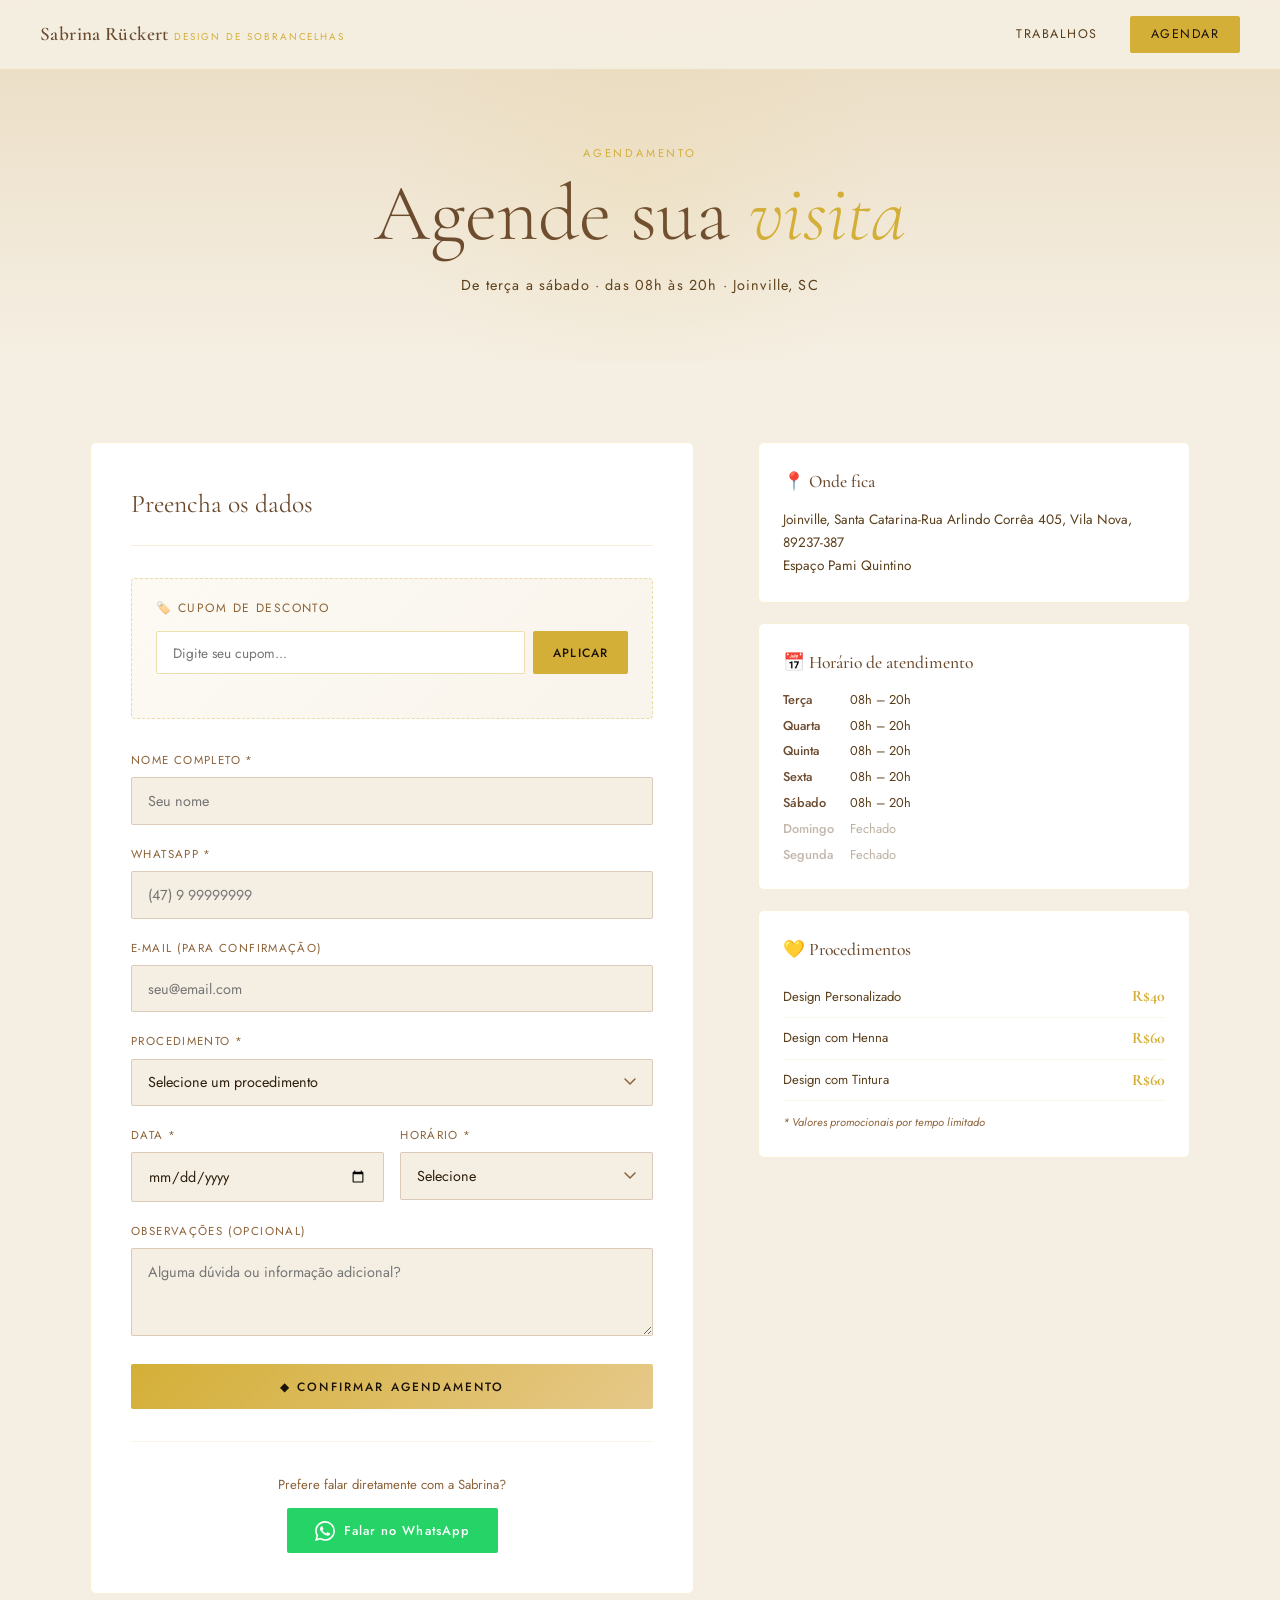
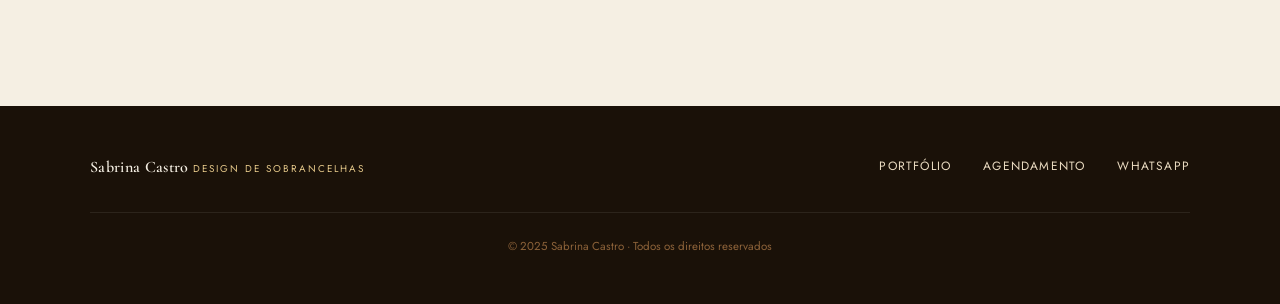
==== agendamento.html @ cbc04d29 "Primeiro commit" ====
<!DOCTYPE html>
<html lang="pt-BR">
<head>
  <meta charset="UTF-8" />
  <meta name="viewport" content="width=device-width, initial-scale=1.0"/>
  <title>Agendamento – Sabrina Rückert</title>
  <link rel="stylesheet" href="global.css" />
  <link rel="stylesheet" href="agendamento.css" />
  <link rel="preconnect" href="https://fonts.googleapis.com">
  <link rel="preconnect" href="https://fonts.gstatic.com" crossorigin>
  <link href="https://fonts.googleapis.com/css2?family=Cormorant+Garamond:ital,wght@0,300;0,400;0,600;1,300;1,400&family=Jost:wght@300;400;500&display=swap" rel="stylesheet">
</head>
<body>

  <!-- NAV -->
  <nav class="navbar">
    <div class="nav-logo">
      <a href="index.html" style="text-decoration:none;color:inherit;">
        <span class="logo-name">Sabrina Rückert</span>
        <span class="logo-sub">Design de Sobrancelhas</span>
      </a>
    </div>
    <div class="nav-links">
      <a href="portfolio.html">Trabalhos</a>
      <a href="agendamento.html" class="nav-cta active">Agendar</a>
    </div>
  </nav>

  <!-- PAGE HEADER -->
  <header class="page-header">
    <div class="page-header-deco"></div>
    <p class="section-eyebrow center">Agendamento</p>
    <h1 class="page-title">Agende sua <em>visita</em></h1>
    <p class="page-subtitle">De terça a sábado · das 08h às 20h · Joinville, SC</p>
  </header>

  <!-- MAIN BOOKING -->
  <section class="booking-section">
    <div class="booking-container">

      <!-- FORM COLUMN -->
      <div class="booking-form-col">
        <h2 class="form-title">Preencha os dados</h2>

        <div id="discount-bar">
          <label for="discount-code">🏷️ Cupom de desconto</label>
          <div class="discount-input-row">
            <input type="text" id="discount-code" placeholder="Digite seu cupom..." />
            <button type="button" id="apply-discount-btn">Aplicar</button>
          </div>
          <p id="discount-message"></p>
        </div>

        <div class="form-group">
          <label for="nome">Nome completo *</label>
          <input type="text" id="nome" placeholder="Seu nome" required />
        </div>

        <div class="form-group">
          <label for="telefone">WhatsApp *</label>
          <input type="tel" id="telefone" placeholder="(47) 9 99999999" required />
        </div>

        <div class="form-group">
          <label for="email">E-mail (para confirmação)</label>
          <input type="email" id="email" placeholder="seu@email.com" />
        </div>

        <div class="form-group">
          <label for="servico">Procedimento *</label>
          <select id="servico" required>
            <option value="">Selecione um procedimento</option>
            <option value="design_personalizado">✨ Design Personalizado — R$40 (promo)</option>
            <option value="design_henna">🤍 Design com Henna — R$60 (promo)</option>
            <option value="design_tintura">✨ Design com Tintura — R$60 (promo)</option>
          </select>
        </div>

        <div class="form-row">
          <div class="form-group">
            <label for="data">Data *</label>
            <input type="date" id="data" required />
          </div>
          <div class="form-group">
            <label for="horario">Horário *</label>
            <select id="horario" required>
              <option value="">Selecione</option>
              <option value="08:00">08:00</option>
              <option value="09:00">09:00</option>
              <option value="10:00">10:00</option>
              <option value="11:00">11:00</option>
              <option value="12:00">12:00</option>
              <option value="13:00">13:00</option>
              <option value="14:00">14:00</option>
              <option value="15:00">15:00</option>
              <option value="16:00">16:00</option>
              <option value="17:00">17:00</option>
              <option value="18:00">18:00</option>
              <option value="19:00">19:00</option>
              <option value="20:00">20:00</option>
            </select>
          </div>
        </div>

        <div class="form-group">
          <label for="observacoes">Observações (opcional)</label>
          <textarea id="observacoes" rows="3" placeholder="Alguma dúvida ou informação adicional?"></textarea>
        </div>

        <!-- PRICE SUMMARY -->
        <div class="price-summary" id="price-summary" style="display:none;">
          <div class="price-line">
            <span>Procedimento</span>
            <span id="summary-proc">—</span>
          </div>
          <div class="price-line">
            <span>Valor</span>
            <span id="summary-price">—</span>
          </div>
          <div class="price-line discount-line" id="discount-line" style="display:none;">
            <span>Desconto</span>
            <span id="summary-discount" style="color:var(--gold);">—</span>
          </div>
          <div class="price-line total">
            <span>Total</span>
            <span id="summary-total">—</span>
          </div>
        </div>

        <button type="button" class="btn btn-gold btn-full" id="confirm-btn">
          ◆ Confirmar agendamento
        </button>

        <div class="whatsapp-alt">
          <p>Prefere falar diretamente com a Sabrina?</p>
          <a href="https://wa.me/5547992842082" target="_blank" class="btn-whatsapp" id="whatsapp-btn">
            <svg width="20" height="20" viewBox="0 0 24 24" fill="currentColor"><path d="M17.472 14.382c-.297-.149-1.758-.867-2.03-.967-.273-.099-.471-.148-.67.15-.197.297-.767.966-.94 1.164-.173.199-.347.223-.644.075-.297-.15-1.255-.463-2.39-1.475-.883-.788-1.48-1.761-1.653-2.059-.173-.297-.018-.458.13-.606.134-.133.298-.347.446-.52.149-.174.198-.298.298-.497.099-.198.05-.371-.025-.52-.075-.149-.669-1.612-.916-2.207-.242-.579-.487-.5-.669-.51-.173-.008-.371-.01-.57-.01-.198 0-.52.074-.792.372-.272.297-1.04 1.016-1.04 2.479 0 1.462 1.065 2.875 1.213 3.074.149.198 2.096 3.2 5.077 4.487.709.306 1.262.489 1.694.625.712.227 1.36.195 1.871.118.571-.085 1.758-.719 2.006-1.413.248-.694.248-1.289.173-1.413-.074-.124-.272-.198-.57-.347m-5.421 7.403h-.004a9.87 9.87 0 01-5.031-1.378l-.361-.214-3.741.982.998-3.648-.235-.374a9.86 9.86 0 01-1.51-5.26c.001-5.45 4.436-9.884 9.888-9.884 2.64 0 5.122 1.03 6.988 2.898a9.825 9.825 0 012.893 6.994c-.003 5.45-4.437 9.884-9.885 9.884m8.413-18.297A11.815 11.815 0 0012.05 0C5.495 0 .16 5.335.157 11.892c0 2.096.547 4.142 1.588 5.945L.057 24l6.305-1.654a11.882 11.882 0 005.683 1.448h.005c6.554 0 11.89-5.335 11.893-11.893a11.821 11.821 0 00-3.48-8.413Z"/></svg>
            Falar no WhatsApp
          </a>
        </div>
      </div>

      <!-- INFO COLUMN -->
      <div class="booking-info-col">
        <div class="info-card">
          <h3>📍 Onde fica</h3>
          <p>Joinville, Santa Catarina-Rua Arlindo Corrêa 405, Vila Nova, 89237-387<br/>Espaço Pami Quintino</p>
        </div>
        <div class="info-card">
          <h3>📅 Horário de atendimento</h3>
          <div class="schedule-grid">
            <span class="day">Terça</span><span class="hours">08h – 20h</span>
            <span class="day">Quarta</span><span class="hours">08h – 20h</span>
            <span class="day">Quinta</span><span class="hours">08h – 20h</span>
            <span class="day">Sexta</span><span class="hours">08h – 20h</span>
            <span class="day">Sábado</span><span class="hours">08h – 20h</span>
            <span class="day closed">Domingo</span><span class="hours closed">Fechado</span>
            <span class="day closed">Segunda</span><span class="hours closed">Fechado</span>
          </div>
        </div>
        <div class="info-card">
          <h3>💛 Procedimentos</h3>
          <div class="mini-service">
            <span>Design Personalizado</span>
            <strong>R$40</strong>
          </div>
          <div class="mini-service">
            <span>Design com Henna</span>
            <strong>R$60</strong>
          </div>
          <div class="mini-service">
            <span>Design com Tintura</span>
            <strong>R$60</strong>
          </div>
          <p class="info-note">* Valores promocionais por tempo limitado</p>
        </div>
      </div>

    </div>
  </section>

  <!-- SUCCESS MODAL -->
  <div id="success-modal" class="modal-overlay" style="display:none;">
    <div class="modal-box">
      <div class="modal-icon">✦</div>
      <h3>Agendamento enviado!</h3>
      <p>Sabrina receberá uma notificação e entrará em contato para confirmar.<br/>Você também pode falar pelo WhatsApp:</p>
      <a href="#" id="modal-whatsapp" target="_blank" class="btn btn-gold">💬 Abrir WhatsApp</a>
      <button class="btn btn-text" id="modal-close">Fechar</button>
    </div>
  </div>

  <!-- FOOTER -->
  <footer class="footer">
    <div class="footer-inner">
      <div class="footer-brand">
        <span class="logo-name">Sabrina Castro</span>
        <span class="logo-sub">Design de Sobrancelhas</span>
      </div>
      <div class="footer-links">
        <a href="portfolio.html">Portfólio</a>
        <a href="agendamento.html">Agendamento</a>
        <a href="https://wa.me/5547992842082" target="_blank">WhatsApp</a>
      </div>
      <p class="footer-copy">© 2025 Sabrina Castro · Todos os direitos reservados</p>
    </div>
  </footer>

  <script src="global.js"></script>
  <script src="agendamento.js"></script>
</body>
</html>
---- global.css ----
/* ============================================================
   GLOBAL.CSS – Sabrina Rückert · Design de Sobrancelhas
   Variáveis, reset, navbar, footer, botões, utilitários
   ============================================================ */

/* --- VARIÁVEIS DE COR (paleta do site) --- */
:root {
  --marrom-cafe:   #6B4A2E;
  --marrom-avela:  #8C6239;
  --gold:          #D4AF37;
  --gold-soft:     #E6C98A;
  --bege-quente:   #EADBC1;
  --bege-claro:    #F5EFE3;

  /* Derivados para uso */
  --dark:          #1a1108;
  --text-dark:     #2e1f0d;
  --text-mid:      #5a3e1b;
  --text-light:    #8C6239;
  --white:         #ffffff;

  --font-display: 'Cormorant Garamond', Georgia, serif;
  --font-body:    'Jost', sans-serif;

  --radius: 4px;
  --transition: 0.3s ease;
}

/* --- RESET --- */
*, *::before, *::after { box-sizing: border-box; margin: 0; padding: 0; }

html { scroll-behavior: smooth; }

body {
  font-family: var(--font-body);
  background: var(--bege-claro);
  color: var(--text-dark);
  font-size: 16px;
  line-height: 1.65;
  overflow-x: hidden;
}

img { max-width: 100%; display: block; }
a { text-decoration: none; color: inherit; }
input, select, textarea, button { font-family: var(--font-body); }

/* --- TIPOGRAFIA COMPARTILHADA --- */
.section-eyebrow {
  font-family: var(--font-body);
  font-size: 0.7rem;
  letter-spacing: 0.25em;
  text-transform: uppercase;
  color: var(--gold);
  margin-bottom: 0.5rem;
}
.section-eyebrow.center { text-align: center; }

.section-title {
  font-family: var(--font-display);
  font-size: clamp(2rem, 5vw, 3rem);
  font-weight: 300;
  color: var(--marrom-cafe);
  line-height: 1.15;
  margin-bottom: 1.25rem;
}
.section-title em { font-style: italic; color: var(--gold); }
.section-title.center { text-align: center; }

/* --- NAVBAR --- */
.navbar {
  position: fixed;
  top: 0; left: 0; right: 0;
  z-index: 100;
  display: flex;
  align-items: center;
  justify-content: space-between;
  padding: 1rem 2.5rem;
  background: rgba(245, 239, 227, 0.92);
  backdrop-filter: blur(12px);
  border-bottom: 1px solid rgba(212, 175, 55, 0.2);
  transition: var(--transition);
}

.nav-logo {
  display: flex;
  flex-direction: column;
  line-height: 1.2;
}
.logo-name {
  font-family: var(--font-display);
  font-size: 1.2rem;
  font-weight: 600;
  color: var(--marrom-cafe);
  letter-spacing: 0.02em;
}
.logo-sub {
  font-size: 0.62rem;
  letter-spacing: 0.2em;
  text-transform: uppercase;
  color: var(--gold);
}

.nav-links {
  display: flex;
  gap: 2rem;
  align-items: center;
}
.nav-links a {
  font-size: 0.78rem;
  letter-spacing: 0.12em;
  text-transform: uppercase;
  color: var(--text-mid);
  transition: color var(--transition);
}
.nav-links a:hover, .nav-links a.active { color: var(--gold); }
.nav-links .nav-cta {
  border: 1px solid var(--gold);
  padding: 0.45rem 1.25rem;
  border-radius: 2px;
  color: var(--marrom-cafe);
  transition: all var(--transition);
}
.nav-links .nav-cta:hover, .nav-links .nav-cta.active {
  background: var(--gold);
  color: var(--dark);
}

/* --- BOTÕES --- */
.btn {
  display: inline-flex;
  align-items: center;
  gap: 0.5rem;
  padding: 0.85rem 2rem;
  font-family: var(--font-body);
  font-size: 0.75rem;
  letter-spacing: 0.18em;
  text-transform: uppercase;
  font-weight: 500;
  border: none;
  cursor: pointer;
  transition: all var(--transition);
  border-radius: 2px;
  text-decoration: none;
}

.btn-gold {
  background: linear-gradient(135deg, var(--gold) 0%, var(--gold-soft) 100%);
  color: var(--dark);
}
.btn-gold:hover { filter: brightness(1.08); transform: translateY(-1px); }

.btn-outline {
  background: transparent;
  border: 1.5px solid var(--marrom-cafe);
  color: var(--marrom-cafe);
}
.btn-outline:hover { background: var(--marrom-cafe); color: var(--bege-claro); }

.btn-outline-light {
  background: transparent;
  border: 1.5px solid var(--bege-quente);
  color: var(--bege-claro);
}
.btn-outline-light:hover { background: var(--bege-quente); color: var(--dark); }

.btn-text {
  background: none;
  border: none;
  padding: 0;
  font-size: 0.8rem;
  color: var(--gold);
  letter-spacing: 0.08em;
  text-decoration: underline;
  cursor: pointer;
}
.btn-text:hover { color: var(--marrom-cafe); }

.btn-small {
  padding: 0.55rem 1.2rem;
  font-size: 0.68rem;
}

.btn-full { width: 100%; justify-content: center; }

.btn-icon { font-size: 0.6rem; }

/* --- PAGE HEADER (portfolio & agendamento) --- */
.page-header {
  padding: 9rem 2.5rem 4rem;
  text-align: center;
  background: linear-gradient(180deg, var(--bege-quente) 0%, var(--bege-claro) 100%);
  position: relative;
  overflow: hidden;
}
.page-header-deco {
  position: absolute;
  top: 50%;
  left: 50%;
  transform: translate(-50%, -50%);
  width: 500px;
  height: 500px;
  border-radius: 50%;
  background: radial-gradient(circle, rgba(212,175,55,0.08) 0%, transparent 70%);
  pointer-events: none;
}
.page-title {
  font-family: var(--font-display);
  font-size: clamp(2.8rem, 7vw, 5rem);
  font-weight: 300;
  color: var(--marrom-cafe);
  line-height: 1.1;
  margin-bottom: 1rem;
}
.page-title em { font-style: italic; color: var(--gold); }
.page-subtitle {
  font-size: 0.9rem;
  color: var(--text-mid);
  letter-spacing: 0.08em;
}

/* --- ABOUT GRID (shared) --- */
.about-grid {
  display: grid;
  grid-template-columns: 1fr 1fr;
  gap: 5rem;
  max-width: 1100px;
  margin: 0 auto;
  align-items: center;
}

.about-img-frame {
  position: relative;
}
.about-img-frame img,
.about-img-placeholder {
  width: 100%;
  aspect-ratio: 3/4;
  object-fit: cover;
  border-radius: 2px;
  display: flex;
  align-items: center;
  justify-content: center;
  background: var(--bege-quente);
  font-family: var(--font-display);
  font-size: 1.5rem;
  color: var(--text-mid);
  overflow: hidden;
}
.about-frame-deco {
  position: absolute;
  bottom: -16px;
  right: -16px;
  width: 80%;
  height: 80%;
  border: 1.5px solid var(--gold-soft);
  border-radius: 2px;
  z-index: -1;
}

.about-bio {
  font-size: 0.95rem;
  color: var(--text-mid);
  line-height: 1.8;
  margin-bottom: 1rem;
}

/* --- CTA SECTION --- */
.cta-section {
  background: linear-gradient(135deg, var(--marrom-cafe) 0%, var(--marrom-avela) 100%);
  padding: 6rem 2.5rem;
}
.cta-inner { max-width: 700px; margin: 0 auto; text-align: center; }

/* --- FOOTER --- */
.footer {
  background: var(--dark);
  padding: 3rem 2.5rem;
}
.footer-inner {
  max-width: 1100px;
  margin: 0 auto;
  display: flex;
  flex-wrap: wrap;
  gap: 2rem;
  align-items: center;
  justify-content: space-between;
}
.footer .logo-name { color: var(--bege-claro); font-size: 1rem; }
.footer .logo-sub { color: var(--gold-soft); }

.footer-links {
  display: flex;
  gap: 2rem;
}
.footer-links a {
  font-size: 0.75rem;
  letter-spacing: 0.1em;
  text-transform: uppercase;
  color: var(--bege-quente);
  transition: color var(--transition);
}
.footer-links a:hover { color: var(--gold); }

.footer-copy {
  font-size: 0.72rem;
  color: var(--text-light);
  width: 100%;
  text-align: center;
  padding-top: 1.5rem;
  border-top: 1px solid rgba(255,255,255,0.08);
}

/* --- RESPONSIVO --- */
@media (max-width: 768px) {
  .navbar { padding: 1rem 1.25rem; }
  .nav-links { gap: 1rem; }
  .about-grid { grid-template-columns: 1fr; gap: 2.5rem; }
  .footer-inner { justify-content: center; text-align: center; }
  .footer-links { justify-content: center; }
}
---- agendamento.css ----
/* --- LAYOUT PRINCIPAL --- */
.booking-section {
  padding: 5rem 2.5rem 7rem;
  background: var(--bege-claro);
}

.booking-container {
  max-width: 1100px;
  margin: 0 auto;
  display: grid;
  grid-template-columns: 1.4fr 1fr;
  gap: 4rem;
  align-items: start;
}

/* --- FORM COLUMN --- */
.booking-form-col {
  background: var(--white);
  border: 1px solid rgba(212,175,55,0.2);
  border-radius: 6px;
  padding: 2.5rem;
}

.form-title {
  font-family: var(--font-display);
  font-size: 1.6rem;
  font-weight: 400;
  color: var(--marrom-cafe);
  margin-bottom: 2rem;
  padding-bottom: 1.25rem;
  border-bottom: 1px solid rgba(212,175,55,0.2);
}

/* --- CUPOM DE DESCONTO --- */
#discount-bar {
  background: linear-gradient(135deg, rgba(212,175,55,0.06) 0%, rgba(234,219,193,0.3) 100%);
  border: 1px dashed rgba(212,175,55,0.4);
  border-radius: 4px;
  padding: 1.25rem 1.5rem;
  margin-bottom: 2rem;
}
#discount-bar label {
  display: block;
  font-size: 0.75rem;
  letter-spacing: 0.12em;
  text-transform: uppercase;
  color: var(--marrom-avela);
  margin-bottom: 0.75rem;
}
.discount-input-row {
  display: flex;
  gap: 0.5rem;
}
.discount-input-row input {
  flex: 1;
  padding: 0.65rem 1rem;
  border: 1px solid rgba(212,175,55,0.4);
  border-radius: 2px;
  background: var(--white);
  font-size: 0.85rem;
  color: var(--text-dark);
  outline: none;
  transition: border-color 0.2s;
}
.discount-input-row input:focus { border-color: var(--gold); }
.discount-input-row button {
  padding: 0.65rem 1.25rem;
  background: var(--gold);
  border: none;
  border-radius: 2px;
  font-size: 0.75rem;
  letter-spacing: 0.1em;
  text-transform: uppercase;
  font-weight: 500;
  color: var(--dark);
  cursor: pointer;
  transition: filter 0.2s;
}
.discount-input-row button:hover { filter: brightness(1.1); }
#discount-message {
  font-size: 0.78rem;
  margin-top: 0.5rem;
  min-height: 1rem;
}
#discount-message.success { color: #4a7c4e; }
#discount-message.error { color: #b03a2e; }

/* --- CAMPOS DO FORMULÁRIO --- */
.form-group {
  margin-bottom: 1.25rem;
}
.form-group label {
  display: block;
  font-size: 0.72rem;
  letter-spacing: 0.12em;
  text-transform: uppercase;
  color: var(--text-light);
  margin-bottom: 0.45rem;
}
.form-group input,
.form-group select,
.form-group textarea {
  width: 100%;
  padding: 0.8rem 1rem;
  border: 1px solid rgba(140,98,57,0.25);
  border-radius: 2px;
  background: var(--bege-claro);
  font-size: 0.9rem;
  color: var(--text-dark);
  outline: none;
  transition: border-color 0.2s, background 0.2s;
  appearance: none;
}
.form-group input:focus,
.form-group select:focus,
.form-group textarea:focus {
  border-color: var(--gold);
  background: var(--white);
}
.form-group select {
  background-image: url("data:image/svg+xml,%3Csvg xmlns='http://www.w3.org/2000/svg' width='12' height='8' viewBox='0 0 12 8'%3E%3Cpath d='M1 1l5 5 5-5' stroke='%238C6239' stroke-width='1.5' fill='none' stroke-linecap='round'/%3E%3C/svg%3E");
  background-repeat: no-repeat;
  background-position: right 1rem center;
  padding-right: 2.5rem;
  cursor: pointer;
}
.form-group textarea { resize: vertical; }

.form-row {
  display: grid;
  grid-template-columns: 1fr 1fr;
  gap: 1rem;
}

/* --- RESUMO DE PREÇO --- */
.price-summary {
  background: linear-gradient(135deg, var(--marrom-cafe) 0%, var(--marrom-avela) 100%);
  border-radius: 4px;
  padding: 1.5rem;
  margin-bottom: 1.5rem;
}
.price-line {
  display: flex;
  justify-content: space-between;
  padding: 0.45rem 0;
  font-size: 0.85rem;
  color: var(--bege-quente);
}
.price-line + .price-line { border-top: 1px solid rgba(255,255,255,0.1); }
.price-line.total {
  font-family: var(--font-display);
  font-size: 1.3rem;
  color: var(--gold-soft);
  font-weight: 600;
  border-top: 1px solid rgba(212,175,55,0.3) !important;
  padding-top: 0.75rem;
  margin-top: 0.25rem;
}
.price-line.discount-line span:last-child { color: var(--gold-soft); }

/* --- WHATSAPP --- */
.whatsapp-alt {
  margin-top: 2rem;
  padding-top: 2rem;
  border-top: 1px solid rgba(212,175,55,0.15);
  text-align: center;
}
.whatsapp-alt p {
  font-size: 0.82rem;
  color: var(--text-light);
  margin-bottom: 0.75rem;
}
.btn-whatsapp {
  display: inline-flex;
  align-items: center;
  gap: 0.6rem;
  padding: 0.75rem 1.75rem;
  background: #25D366;
  color: white;
  border-radius: 2px;
  font-size: 0.8rem;
  font-weight: 500;
  letter-spacing: 0.08em;
  transition: filter 0.2s;
}
.btn-whatsapp:hover { filter: brightness(1.1); }

/* --- INFO COLUMN --- */
.booking-info-col {
  display: flex;
  flex-direction: column;
  gap: 1.25rem;
  position: sticky;
  top: 6rem;
}

.info-card {
  background: var(--white);
  border: 1px solid rgba(212,175,55,0.2);
  border-radius: 6px;
  padding: 1.5rem;
}
.info-card h3 {
  font-family: var(--font-display);
  font-size: 1.1rem;
  font-weight: 500;
  color: var(--marrom-cafe);
  margin-bottom: 0.75rem;
}
.info-card p {
  font-size: 0.85rem;
  color: var(--text-mid);
  line-height: 1.7;
}

.schedule-grid {
  display: grid;
  grid-template-columns: auto 1fr;
  gap: 0.3rem 1rem;
  align-items: center;
}
.schedule-grid .day {
  font-size: 0.8rem;
  font-weight: 500;
  color: var(--marrom-cafe);
}
.schedule-grid .hours {
  font-size: 0.8rem;
  color: var(--text-mid);
}
.schedule-grid .closed { opacity: 0.4; }

.mini-service {
  display: flex;
  justify-content: space-between;
  align-items: center;
  padding: 0.45rem 0;
  font-size: 0.82rem;
  color: var(--text-mid);
  border-bottom: 1px solid rgba(212,175,55,0.1);
}
.mini-service strong {
  color: var(--gold);
  font-family: var(--font-display);
  font-size: 1rem;
}
.info-note {
  font-size: 0.7rem !important;
  color: var(--text-light) !important;
  margin-top: 0.75rem;
  font-style: italic;
}

/* --- MODAL --- */
.modal-overlay {
  position: fixed;
  inset: 0;
  background: rgba(26,17,8,0.75);
  z-index: 999;
  display: flex;
  align-items: center;
  justify-content: center;
  padding: 1rem;
  backdrop-filter: blur(4px);
}

.modal-box {
  background: var(--white);
  border-radius: 8px;
  padding: 3rem 2.5rem;
  max-width: 440px;
  width: 100%;
  text-align: center;
  border-top: 4px solid var(--gold);
  animation: modalIn 0.3s ease;
}
@keyframes modalIn {
  from { transform: translateY(20px); opacity: 0; }
  to { transform: translateY(0); opacity: 1; }
}

.modal-icon {
  font-size: 2rem;
  color: var(--gold);
  margin-bottom: 1rem;
}
.modal-box h3 {
  font-family: var(--font-display);
  font-size: 1.8rem;
  color: var(--marrom-cafe);
  margin-bottom: 0.75rem;
}
.modal-box p {
  font-size: 0.88rem;
  color: var(--text-mid);
  line-height: 1.7;
  margin-bottom: 1.75rem;
}
.modal-box .btn-gold { margin-bottom: 1rem; width: 100%; justify-content: center; }

/* --- RESPONSIVO --- */
@media (max-width: 900px) {
  .booking-container {
    grid-template-columns: 1fr;
  }
  .booking-info-col { position: static; }
}
@media (max-width: 480px) {
  .form-row { grid-template-columns: 1fr; }
  .booking-form-col { padding: 1.5rem; }
}
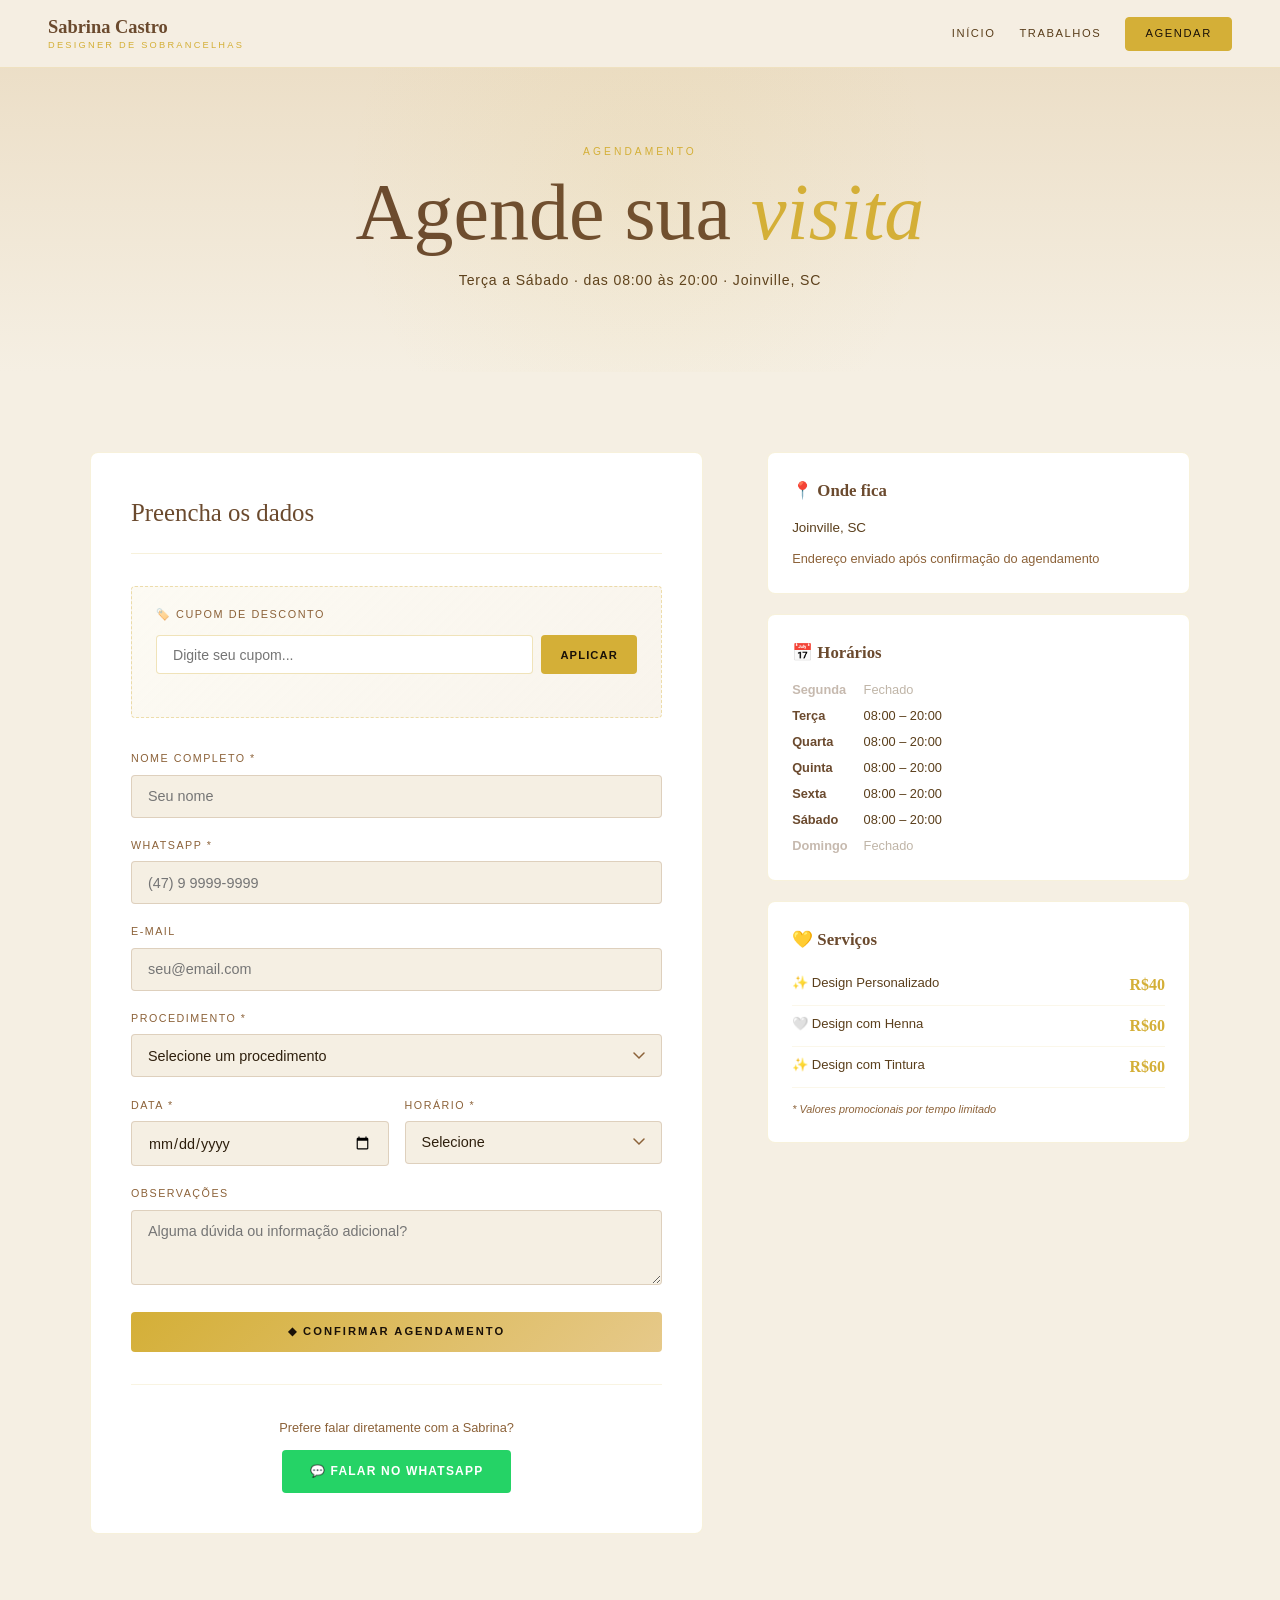
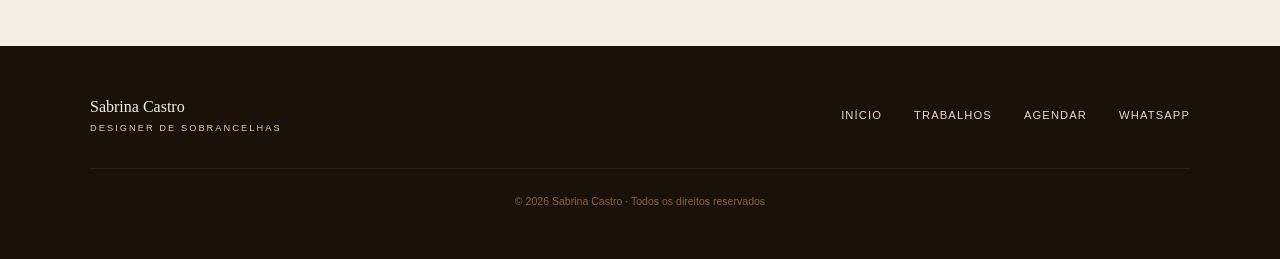
==== commit bf8933ec: "novo site" ====
--- a/agendamento.html
+++ b/agendamento.html
@@ -1,212 +1,128 @@
 <!DOCTYPE html>
 <html lang="pt-BR">
 <head>
-  <meta charset="UTF-8" />
+  <meta charset="UTF-8"/>
   <meta name="viewport" content="width=device-width, initial-scale=1.0"/>
-  <title>Agendamento – Sabrina Rückert</title>
-  <link rel="stylesheet" href="global.css" />
-  <link rel="stylesheet" href="agendamento.css" />
-  <link rel="preconnect" href="https://fonts.googleapis.com">
-  <link rel="preconnect" href="https://fonts.gstatic.com" crossorigin>
-  <link href="https://fonts.googleapis.com/css2?family=Cormorant+Garamond:ital,wght@0,300;0,400;0,600;1,300;1,400&family=Jost:wght@300;400;500&display=swap" rel="stylesheet">
+  <title>Agendamento – Sabrina Castro</title>
+  <link rel="stylesheet" href="./css/global.css"/>
+  <link rel="stylesheet" href="./css/agendamento.css"/>
 </head>
 <body>
 
-  <!-- NAV -->
-  <nav class="navbar">
-    <div class="nav-logo">
-      <a href="index.html" style="text-decoration:none;color:inherit;">
-        <span class="logo-name">Sabrina Rückert</span>
-        <span class="logo-sub">Design de Sobrancelhas</span>
-      </a>
-    </div>
-    <div class="nav-links">
-      <a href="portfolio.html">Trabalhos</a>
-      <a href="agendamento.html" class="nav-cta active">Agendar</a>
-    </div>
-  </nav>
+<nav class="navbar">
+  <a href="index.html" class="nav-brand">
+    <span class="nome">Sabrina Castro</span>
+    <span class="prof">Design de Sobrancelhas</span>
+  </a>
+  <div class="nav-links"></div>
+</nav>
 
-  <!-- PAGE HEADER -->
-  <header class="page-header">
-    <div class="page-header-deco"></div>
-    <p class="section-eyebrow center">Agendamento</p>
-    <h1 class="page-title">Agende sua <em>visita</em></h1>
-    <p class="page-subtitle">De terça a sábado · das 08h às 20h · Joinville, SC</p>
-  </header>
+<header class="page-header">
+  <span class="eyebrow center">Agendamento</span>
+  <h1>Agende sua <em>visita</em></h1>
+  <p id="header-horario">De terça a sábado · das 08h às 20h · Joinville, SC</p>
+</header>
 
-  <!-- MAIN BOOKING -->
-  <section class="booking-section">
-    <div class="booking-container">
+<section class="booking-section">
+  <div class="booking-container">
 
-      <!-- FORM COLUMN -->
-      <div class="booking-form-col">
-        <h2 class="form-title">Preencha os dados</h2>
+    <!-- FORM -->
+    <div class="form-card">
+      <h2>Preencha os dados</h2>
 
-        <div id="discount-bar">
-          <label for="discount-code">🏷️ Cupom de desconto</label>
-          <div class="discount-input-row">
-            <input type="text" id="discount-code" placeholder="Digite seu cupom..." />
-            <button type="button" id="apply-discount-btn">Aplicar</button>
-          </div>
-          <p id="discount-message"></p>
+      <div class="discount-bar">
+        <label>🏷️ Cupom de desconto</label>
+        <div class="discount-row">
+          <input type="text" id="cupom-input" placeholder="Digite seu cupom..."/>
+          <button id="apply-cupom">Aplicar</button>
         </div>
-
-        <div class="form-group">
-          <label for="nome">Nome completo *</label>
-          <input type="text" id="nome" placeholder="Seu nome" required />
-        </div>
-
-        <div class="form-group">
-          <label for="telefone">WhatsApp *</label>
-          <input type="tel" id="telefone" placeholder="(47) 9 99999999" required />
-        </div>
-
-        <div class="form-group">
-          <label for="email">E-mail (para confirmação)</label>
-          <input type="email" id="email" placeholder="seu@email.com" />
-        </div>
-
-        <div class="form-group">
-          <label for="servico">Procedimento *</label>
-          <select id="servico" required>
-            <option value="">Selecione um procedimento</option>
-            <option value="design_personalizado">✨ Design Personalizado — R$40 (promo)</option>
-            <option value="design_henna">🤍 Design com Henna — R$60 (promo)</option>
-            <option value="design_tintura">✨ Design com Tintura — R$60 (promo)</option>
-          </select>
-        </div>
-
-        <div class="form-row">
-          <div class="form-group">
-            <label for="data">Data *</label>
-            <input type="date" id="data" required />
-          </div>
-          <div class="form-group">
-            <label for="horario">Horário *</label>
-            <select id="horario" required>
-              <option value="">Selecione</option>
-              <option value="08:00">08:00</option>
-              <option value="09:00">09:00</option>
-              <option value="10:00">10:00</option>
-              <option value="11:00">11:00</option>
-              <option value="12:00">12:00</option>
-              <option value="13:00">13:00</option>
-              <option value="14:00">14:00</option>
-              <option value="15:00">15:00</option>
-              <option value="16:00">16:00</option>
-              <option value="17:00">17:00</option>
-              <option value="18:00">18:00</option>
-              <option value="19:00">19:00</option>
-              <option value="20:00">20:00</option>
-            </select>
-          </div>
-        </div>
-
-        <div class="form-group">
-          <label for="observacoes">Observações (opcional)</label>
-          <textarea id="observacoes" rows="3" placeholder="Alguma dúvida ou informação adicional?"></textarea>
-        </div>
-
-        <!-- PRICE SUMMARY -->
-        <div class="price-summary" id="price-summary" style="display:none;">
-          <div class="price-line">
-            <span>Procedimento</span>
-            <span id="summary-proc">—</span>
-          </div>
-          <div class="price-line">
-            <span>Valor</span>
-            <span id="summary-price">—</span>
-          </div>
-          <div class="price-line discount-line" id="discount-line" style="display:none;">
-            <span>Desconto</span>
-            <span id="summary-discount" style="color:var(--gold);">—</span>
-          </div>
-          <div class="price-line total">
-            <span>Total</span>
-            <span id="summary-total">—</span>
-          </div>
-        </div>
-
-        <button type="button" class="btn btn-gold btn-full" id="confirm-btn">
-          ◆ Confirmar agendamento
-        </button>
-
-        <div class="whatsapp-alt">
-          <p>Prefere falar diretamente com a Sabrina?</p>
-          <a href="https://wa.me/5547992842082" target="_blank" class="btn-whatsapp" id="whatsapp-btn">
-            <svg width="20" height="20" viewBox="0 0 24 24" fill="currentColor"><path d="M17.472 14.382c-.297-.149-1.758-.867-2.03-.967-.273-.099-.471-.148-.67.15-.197.297-.767.966-.94 1.164-.173.199-.347.223-.644.075-.297-.15-1.255-.463-2.39-1.475-.883-.788-1.48-1.761-1.653-2.059-.173-.297-.018-.458.13-.606.134-.133.298-.347.446-.52.149-.174.198-.298.298-.497.099-.198.05-.371-.025-.52-.075-.149-.669-1.612-.916-2.207-.242-.579-.487-.5-.669-.51-.173-.008-.371-.01-.57-.01-.198 0-.52.074-.792.372-.272.297-1.04 1.016-1.04 2.479 0 1.462 1.065 2.875 1.213 3.074.149.198 2.096 3.2 5.077 4.487.709.306 1.262.489 1.694.625.712.227 1.36.195 1.871.118.571-.085 1.758-.719 2.006-1.413.248-.694.248-1.289.173-1.413-.074-.124-.272-.198-.57-.347m-5.421 7.403h-.004a9.87 9.87 0 01-5.031-1.378l-.361-.214-3.741.982.998-3.648-.235-.374a9.86 9.86 0 01-1.51-5.26c.001-5.45 4.436-9.884 9.888-9.884 2.64 0 5.122 1.03 6.988 2.898a9.825 9.825 0 012.893 6.994c-.003 5.45-4.437 9.884-9.885 9.884m8.413-18.297A11.815 11.815 0 0012.05 0C5.495 0 .16 5.335.157 11.892c0 2.096.547 4.142 1.588 5.945L.057 24l6.305-1.654a11.882 11.882 0 005.683 1.448h.005c6.554 0 11.89-5.335 11.893-11.893a11.821 11.821 0 00-3.48-8.413Z"/></svg>
-            Falar no WhatsApp
-          </a>
-        </div>
+        <p id="discount-msg"></p>
       </div>
 
-      <!-- INFO COLUMN -->
-      <div class="booking-info-col">
-        <div class="info-card">
-          <h3>📍 Onde fica</h3>
-          <p>Joinville, Santa Catarina-Rua Arlindo Corrêa 405, Vila Nova, 89237-387<br/>Espaço Pami Quintino</p>
-        </div>
-        <div class="info-card">
-          <h3>📅 Horário de atendimento</h3>
-          <div class="schedule-grid">
-            <span class="day">Terça</span><span class="hours">08h – 20h</span>
-            <span class="day">Quarta</span><span class="hours">08h – 20h</span>
-            <span class="day">Quinta</span><span class="hours">08h – 20h</span>
-            <span class="day">Sexta</span><span class="hours">08h – 20h</span>
-            <span class="day">Sábado</span><span class="hours">08h – 20h</span>
-            <span class="day closed">Domingo</span><span class="hours closed">Fechado</span>
-            <span class="day closed">Segunda</span><span class="hours closed">Fechado</span>
-          </div>
-        </div>
-        <div class="info-card">
-          <h3>💛 Procedimentos</h3>
-          <div class="mini-service">
-            <span>Design Personalizado</span>
-            <strong>R$40</strong>
-          </div>
-          <div class="mini-service">
-            <span>Design com Henna</span>
-            <strong>R$60</strong>
-          </div>
-          <div class="mini-service">
-            <span>Design com Tintura</span>
-            <strong>R$60</strong>
-          </div>
-          <p class="info-note">* Valores promocionais por tempo limitado</p>
-        </div>
+      <div class="field"><label>Nome completo *</label><input type="text" id="nome-input" placeholder="Seu nome"/></div>
+      <div class="field"><label>WhatsApp *</label><input type="tel" id="tel-input" placeholder="(47) 9 9999-9999"/></div>
+      <div class="field"><label>E-mail</label><input type="email" id="email-input" placeholder="seu@email.com"/></div>
+      <div class="field"><label>Procedimento *</label><select id="servico-select"></select></div>
+      <div class="field-row">
+        <div class="field"><label>Data *</label><input type="date" id="data-input"/></div>
+        <div class="field"><label>Horário *</label><select id="hora-select"></select></div>
+      </div>
+      <div class="field"><label>Observações</label><textarea id="obs-input" rows="3" placeholder="Alguma dúvida ou informação adicional?"></textarea></div>
+
+      <div class="price-summary" id="price-summary" style="display:none">
+        <div class="price-line"><span>Procedimento</span><span id="sum-proc">—</span></div>
+        <div class="price-line"><span>Valor</span><span id="sum-preco">—</span></div>
+        <div class="price-line desc-line" id="sum-desc-line" style="display:none"><span>Desconto</span><span id="sum-desc">—</span></div>
+        <div class="price-line total"><span>Total</span><span id="sum-total">—</span></div>
       </div>
 
+      <button class="btn btn-gold btn-full" id="confirm-btn">◆ Confirmar agendamento</button>
+
+      <div class="wpp-alt">
+        <p>Prefere falar diretamente com a Sabrina?</p>
+        <a href="#" class="btn-wpp" id="wpp-fixo" target="_blank">💬 Falar no WhatsApp</a>
+      </div>
     </div>
-  </section>
 
-  <!-- SUCCESS MODAL -->
-  <div id="success-modal" class="modal-overlay" style="display:none;">
-    <div class="modal-box">
-      <div class="modal-icon">✦</div>
-      <h3>Agendamento enviado!</h3>
-      <p>Sabrina receberá uma notificação e entrará em contato para confirmar.<br/>Você também pode falar pelo WhatsApp:</p>
-      <a href="#" id="modal-whatsapp" target="_blank" class="btn btn-gold">💬 Abrir WhatsApp</a>
-      <button class="btn btn-text" id="modal-close">Fechar</button>
+    <!-- INFO -->
+    <div class="info-col">
+      <div class="info-card">
+        <h3>📍 Onde fica</h3>
+        <p id="info-cidade">Joinville, SC</p>
+        <p id="info-endereco" style="margin-top:.5rem;font-size:.8rem;color:var(--text-light)"></p>
+      </div>
+      <div class="info-card">
+        <h3>📅 Horários</h3>
+        <div class="sched-grid" id="sched-grid"></div>
+      </div>
+      <div class="info-card">
+        <h3>💛 Serviços</h3>
+        <div id="mini-svc-list"></div>
+        <p class="info-note" id="promo-note">* Valores promocionais por tempo limitado</p>
+      </div>
     </div>
+
   </div>
+</section>
 
-  <!-- FOOTER -->
-  <footer class="footer">
-    <div class="footer-inner">
-      <div class="footer-brand">
-        <span class="logo-name">Sabrina Castro</span>
-        <span class="logo-sub">Design de Sobrancelhas</span>
-      </div>
-      <div class="footer-links">
-        <a href="portfolio.html">Portfólio</a>
-        <a href="agendamento.html">Agendamento</a>
-        <a href="https://wa.me/5547992842082" target="_blank">WhatsApp</a>
-      </div>
-      <p class="footer-copy">© 2025 Sabrina Castro · Todos os direitos reservados</p>
-    </div>
-  </footer>
+<!-- MODAL -->
+<div class="modal-overlay" id="modal-overlay" style="display:none">
+  <div class="modal-box">
+    <div class="modal-icon">✦</div>
+    <h3>Agendamento enviado!</h3>
+    <p>Sabrina receberá uma notificação e entrará em contato para confirmar. Você também pode falar pelo WhatsApp:</p>
+    <a href="#" class="btn btn-gold" id="modal-wpp" target="_blank">💬 Abrir WhatsApp</a>
+    <br/>
+    <button class="btn-text-link" id="modal-close">Fechar</button>
+  </div>
+</div>
 
-  <script src="global.js"></script>
-  <script src="agendamento.js"></script>
+<footer class="footer">
+  <div class="footer-inner">
+    <div class="footer-brand"><div class="nome">Sabrina Castro</div><div class="prof">Design de Sobrancelhas</div></div>
+    <div class="footer-links"></div>
+    <p class="footer-copy"></p>
+  </div>
+</footer>
+
+<script src="./js/dados.js"></script>
+<script src="./js/global.js"></script>
+<script src="./js/agendamento.js"></script>
+<script>
+document.addEventListener('DOMContentLoaded', () => {
+  const D = getDados();
+  // Header
+  const dias = D.horarios.filter(h=>h.ativo);
+  if (dias.length) {
+    document.getElementById('header-horario').textContent =
+      `${dias[0].dia} a ${dias[dias.length-1].dia} · das ${dias[0].open} às ${dias[0].close} · ${D.identidade.cidade}`;
+  }
+  // Info
+  document.getElementById('info-cidade').textContent   = D.identidade.cidade;
+  document.getElementById('info-endereco').textContent = D.identidade.endereco;
+  // WPP fixo
+  document.getElementById('wpp-fixo').href = `https://wa.me/${D.contato.whatsapp}?text=${encodeURIComponent(D.contato.wppMsg)}`;
+});
+</script>
 </body>
 </html>
--- a/css/global.css
+++ b/css/global.css
@@ -0,0 +1,196 @@
+/* ================================================================
+   GLOBAL.CSS — Sabrina Castro · Design de Sobrancelhas
+   Variáveis base, reset, navbar, footer, botões compartilhados
+   ================================================================ */
+
+:root {
+  --marrom:      #6B4A2E;
+  --marrom2:     #8C6239;
+  --gold:        #D4AF37;
+  --gold-soft:   #E6C98A;
+  --bege-claro:  #F5EFE3;
+  --bege:        #EADBC1;
+  --dark:        #1a1108;
+  --text:        #2e1f0d;
+  --text-mid:    #5a3e1b;
+  --text-light:  #8C6239;
+  --white:       #ffffff;
+
+  --serif: Georgia, 'Times New Roman', serif;
+  --sans:  'Segoe UI', Tahoma, Geneva, Verdana, sans-serif;
+  --mono:  'Consolas', 'Courier New', monospace;
+
+  --radius: 4px;
+  --shadow: 0 4px 24px rgba(107,74,46,.12);
+  --transition: .28s ease;
+}
+
+*, *::before, *::after { box-sizing: border-box; margin: 0; padding: 0; }
+html { scroll-behavior: smooth; font-size: 16px; }
+body { font-family: var(--sans); background: var(--bege-claro); color: var(--text); overflow-x: hidden; line-height: 1.65; }
+img  { max-width: 100%; display: block; }
+a    { text-decoration: none; color: inherit; }
+input, textarea, select, button { font-family: var(--sans); }
+
+/* ===== TYPOGRAPHY ===== */
+.eyebrow {
+  font-size: .64rem; letter-spacing: .3em; text-transform: uppercase;
+  color: var(--gold); margin-bottom: .5rem; display: block;
+}
+.eyebrow.center { text-align: center; }
+
+.sec-title {
+  font-family: var(--serif); font-size: clamp(1.8rem, 4vw, 2.8rem);
+  font-weight: 400; color: var(--marrom); line-height: 1.15; margin-bottom: 1.25rem;
+}
+.sec-title em  { font-style: italic; color: var(--gold); }
+.sec-title.center { text-align: center; }
+
+/* ===== NAVBAR ===== */
+.navbar {
+  position: fixed; top: 0; left: 0; right: 0; z-index: 200;
+  display: flex; align-items: center; justify-content: space-between;
+  padding: 1rem 3rem;
+  background: rgba(245,239,227,.96);
+  backdrop-filter: blur(14px);
+  border-bottom: 1px solid rgba(212,175,55,.2);
+  transition: box-shadow var(--transition);
+}
+.navbar.scrolled { box-shadow: 0 4px 28px rgba(107,74,46,.14); }
+
+.nav-brand { display: flex; flex-direction: column; line-height: 1.2; }
+.nav-brand .nome { font-family: var(--serif); font-size: 1.15rem; font-weight: bold; color: var(--marrom); }
+.nav-brand .prof { font-size: .58rem; letter-spacing: .24em; text-transform: uppercase; color: var(--gold); margin-top: 2px; }
+
+.nav-links { display: flex; gap: 1.5rem; align-items: center; }
+.nav-links a {
+  font-size: .7rem; letter-spacing: .14em; text-transform: uppercase;
+  color: var(--text-mid); transition: color var(--transition);
+}
+.nav-links a:hover, .nav-links a.active { color: var(--gold); }
+.nav-links a.destaque {
+  border: 1.5px solid var(--gold); padding: .42rem 1.2rem;
+  border-radius: var(--radius); color: var(--marrom); transition: all var(--transition);
+}
+.nav-links a.destaque:hover { background: var(--gold); color: var(--dark); }
+.nav-links a.destaque.active { background: var(--gold); color: var(--dark); }
+
+/* ===== BOTÕES ===== */
+.btn {
+  display: inline-flex; align-items: center; gap: .5rem;
+  padding: .82rem 2rem; font-size: .7rem; letter-spacing: .18em;
+  text-transform: uppercase; font-weight: 700; border: none;
+  border-radius: var(--radius); cursor: pointer; transition: all var(--transition);
+}
+.btn-gold {
+  background: linear-gradient(135deg, var(--gold) 0%, var(--gold-soft) 100%);
+  color: var(--dark);
+}
+.btn-gold:hover { filter: brightness(1.09); transform: translateY(-2px); box-shadow: 0 8px 24px rgba(212,175,55,.35); }
+
+.btn-outline {
+  background: transparent; border: 1.5px solid rgba(245,239,227,.5); color: var(--bege-claro);
+}
+.btn-outline:hover { background: rgba(245,239,227,.12); border-color: var(--bege-claro); }
+
+.btn-marrom {
+  background: var(--marrom); color: var(--bege-claro);
+}
+.btn-marrom:hover { background: var(--marrom2); transform: translateY(-1px); }
+
+.btn-ghost {
+  background: transparent; border: 1.5px solid var(--marrom); color: var(--marrom);
+}
+.btn-ghost:hover { background: var(--marrom); color: var(--bege-claro); }
+
+.btn-wpp {
+  background: #25D366; color: #fff; display: inline-flex; align-items: center; gap: .6rem;
+  padding: .75rem 1.75rem; border-radius: var(--radius); font-size: .75rem;
+  letter-spacing: .1em; text-transform: uppercase; font-weight: 600; transition: filter var(--transition);
+}
+.btn-wpp:hover { filter: brightness(1.08); }
+
+/* ===== PAGE HEADER ===== */
+.page-header {
+  padding: 9rem 3rem 5rem; text-align: center;
+  background: linear-gradient(180deg, var(--bege) 0%, var(--bege-claro) 100%);
+  position: relative; overflow: hidden;
+}
+.page-header::before {
+  content: ''; position: absolute; top: 50%; left: 50%;
+  transform: translate(-50%,-50%); width: 600px; height: 600px;
+  border-radius: 50%; pointer-events: none;
+  background: radial-gradient(circle, rgba(212,175,55,.07) 0%, transparent 70%);
+}
+.page-header h1 {
+  font-family: var(--serif); font-size: clamp(2.8rem, 7vw, 5rem);
+  font-weight: 400; color: var(--marrom); line-height: 1.08; margin-bottom: .85rem;
+}
+.page-header h1 em { font-style: italic; color: var(--gold); }
+.page-header p { font-size: .88rem; color: var(--text-mid); letter-spacing: .06em; }
+
+/* ===== IMG FRAME ===== */
+.img-frame { position: relative; }
+.img-frame img { width: 100%; aspect-ratio: 3/4; object-fit: cover; object-position: top; border-radius: var(--radius); }
+.img-frame .deco {
+  position: absolute; bottom: -16px; right: -16px;
+  width: 74%; height: 74%; border: 1.5px solid var(--gold-soft);
+  border-radius: var(--radius); z-index: -1;
+}
+
+/* ===== ABOUT GRID ===== */
+.about-grid {
+  display: grid; grid-template-columns: 1fr 1fr; gap: 5rem;
+  max-width: 1100px; margin: 0 auto; align-items: center;
+}
+.about-bio { font-size: .92rem; color: var(--text-mid); line-height: 1.88; margin-bottom: 1rem; }
+
+/* ===== CTA SECTION ===== */
+.cta-section {
+  background: linear-gradient(135deg, var(--marrom) 0%, var(--marrom2) 100%);
+  padding: 6rem 3rem; text-align: center;
+}
+.cta-section .sec-title { color: var(--bege-claro); }
+.cta-section p { color: var(--bege); font-size: .9rem; margin-bottom: 2rem; }
+.cta-btns { display: flex; gap: 1rem; justify-content: center; flex-wrap: wrap; }
+
+/* ===== FOOTER ===== */
+.footer { background: var(--dark); padding: 3rem; }
+.footer-inner {
+  max-width: 1100px; margin: 0 auto;
+  display: flex; flex-wrap: wrap; gap: 2rem;
+  align-items: center; justify-content: space-between;
+}
+.footer .nome { font-family: var(--serif); font-size: 1rem; color: var(--bege-claro); }
+.footer .prof { font-size: .58rem; letter-spacing: .22em; text-transform: uppercase; color: var(--gold-soft); }
+.footer-links { display: flex; gap: 2rem; flex-wrap: wrap; }
+.footer-links a {
+  font-size: .7rem; letter-spacing: .1em; text-transform: uppercase;
+  color: var(--bege); transition: color var(--transition);
+}
+.footer-links a:hover { color: var(--gold); }
+.footer-copy {
+  font-size: .66rem; color: var(--text-light); width: 100%; text-align: center;
+  padding-top: 1.5rem; border-top: 1px solid rgba(255,255,255,.07);
+}
+
+/* ===== SCROLL REVEAL ===== */
+.reveal { opacity: 0; transform: translateY(26px); transition: opacity .65s ease, transform .65s ease; }
+.reveal.in  { opacity: 1; transform: translateY(0); }
+
+/* ===== RESPONSIVO ===== */
+@media (max-width: 900px) {
+  .about-grid { grid-template-columns: 1fr; gap: 2.5rem; }
+  .img-frame .deco { display: none; }
+}
+@media (max-width: 768px) {
+  .navbar { padding: 1rem 1.25rem; }
+  .nav-links { gap: .85rem; }
+  .nav-links a { font-size: .65rem; }
+  .footer-inner { justify-content: center; text-align: center; }
+  .footer-links { justify-content: center; }
+  .cta-btns { flex-direction: column; align-items: center; }
+}
+@media (max-width: 480px) {
+  .page-header { padding: 8rem 1.5rem 3.5rem; }
+}
--- a/css/agendamento.css
+++ b/css/agendamento.css
@@ -0,0 +1,115 @@
+/* ================================================================
+   AGENDAMENTO.CSS — Formulário de agendamento
+   ================================================================ */
+
+.booking-section { padding: 5rem 3rem 7rem; background: var(--bege-claro); }
+.booking-container {
+  max-width: 1100px; margin: 0 auto;
+  display: grid; grid-template-columns: 1.45fr 1fr; gap: 4rem; align-items: start;
+}
+
+/* FORM */
+.form-card {
+  background: var(--white); border: 1px solid rgba(212,175,55,.18);
+  border-radius: 8px; padding: 2.5rem;
+}
+.form-card h2 {
+  font-family: var(--serif); font-size: 1.55rem; font-weight: 400;
+  color: var(--marrom); margin-bottom: 2rem;
+  padding-bottom: 1.2rem; border-bottom: 1px solid rgba(212,175,55,.18);
+}
+
+.discount-bar {
+  background: linear-gradient(135deg, rgba(212,175,55,.06), rgba(234,219,193,.3));
+  border: 1px dashed rgba(212,175,55,.38); border-radius: var(--radius);
+  padding: 1.2rem 1.5rem; margin-bottom: 2rem;
+}
+.discount-bar label { display: block; font-size: .68rem; letter-spacing: .14em; text-transform: uppercase; color: var(--marrom2); margin-bottom: .7rem; }
+.discount-row { display: flex; gap: .5rem; }
+.discount-row input {
+  flex: 1; padding: .65rem 1rem; border: 1px solid rgba(212,175,55,.35);
+  border-radius: var(--radius); background: var(--white); font-size: .88rem;
+  color: var(--text); outline: none; transition: border-color var(--transition);
+}
+.discount-row input:focus { border-color: var(--gold); }
+.discount-row button {
+  padding: .65rem 1.2rem; background: var(--gold); border: none;
+  border-radius: var(--radius); font-size: .7rem; letter-spacing: .1em;
+  text-transform: uppercase; font-weight: 700; color: var(--dark); cursor: pointer; transition: filter var(--transition);
+}
+.discount-row button:hover { filter: brightness(1.1); }
+#discount-msg { font-size: .76rem; margin-top: .5rem; min-height: 1rem; }
+#discount-msg.ok  { color: #27ae60; }
+#discount-msg.err { color: #c0392b; }
+
+.field { margin-bottom: 1.2rem; }
+.field label { display: block; font-size: .67rem; letter-spacing: .14em; text-transform: uppercase; color: var(--text-light); margin-bottom: .42rem; }
+.field input, .field select, .field textarea {
+  width: 100%; padding: .78rem 1rem; border: 1.5px solid rgba(140,98,57,.22);
+  border-radius: var(--radius); background: var(--bege-claro); font-size: .9rem;
+  color: var(--text); outline: none; transition: all var(--transition);
+}
+.field input:focus, .field select:focus, .field textarea:focus {
+  border-color: var(--gold); background: var(--white);
+}
+.field select {
+  appearance: none;
+  background-image: url("data:image/svg+xml,%3Csvg xmlns='http://www.w3.org/2000/svg' width='12' height='8'%3E%3Cpath d='M1 1l5 5 5-5' stroke='%238C6239' stroke-width='1.5' fill='none' stroke-linecap='round'/%3E%3C/svg%3E");
+  background-repeat: no-repeat; background-position: right 1rem center; padding-right: 2.5rem; cursor: pointer;
+}
+.field textarea { resize: vertical; }
+.field-row { display: grid; grid-template-columns: 1fr 1fr; gap: 1rem; }
+
+.price-summary {
+  background: linear-gradient(135deg, var(--marrom) 0%, var(--marrom2) 100%);
+  border-radius: var(--radius); padding: 1.5rem; margin-bottom: 1.5rem;
+}
+.price-line { display: flex; justify-content: space-between; padding: .42rem 0; font-size: .84rem; color: var(--bege); }
+.price-line + .price-line { border-top: 1px solid rgba(255,255,255,.09); }
+.price-line.total { font-family: var(--serif); font-size: 1.3rem; color: var(--gold-soft); font-weight: bold; padding-top: .75rem; margin-top: .2rem; border-top: 1px solid rgba(212,175,55,.3) !important; }
+.price-line.desc-line span:last-child { color: var(--gold-soft); }
+
+.btn-full { width: 100%; justify-content: center; }
+
+.wpp-alt { margin-top: 2rem; padding-top: 2rem; border-top: 1px solid rgba(212,175,55,.14); text-align: center; }
+.wpp-alt p { font-size: .8rem; color: var(--text-light); margin-bottom: .75rem; }
+
+/* INFO CARDS */
+.info-col { display: flex; flex-direction: column; gap: 1.25rem; position: sticky; top: 5.5rem; }
+.info-card {
+  background: var(--white); border: 1px solid rgba(212,175,55,.18);
+  border-radius: 8px; padding: 1.5rem;
+}
+.info-card h3 { font-family: var(--serif); font-size: 1.05rem; color: var(--marrom); margin-bottom: .75rem; }
+.info-card p  { font-size: .84rem; color: var(--text-mid); line-height: 1.7; }
+
+.sched-grid { display: grid; grid-template-columns: auto 1fr; gap: .3rem 1rem; }
+.sched-grid .d { font-size: .8rem; font-weight: 600; color: var(--marrom); }
+.sched-grid .h { font-size: .8rem; color: var(--text-mid); }
+.sched-grid .off { opacity: .38; }
+
+.mini-svc { display: flex; justify-content: space-between; padding: .42rem 0; font-size: .82rem; color: var(--text-mid); border-bottom: 1px solid rgba(212,175,55,.1); }
+.mini-svc strong { color: var(--gold); font-family: var(--serif); font-size: 1rem; }
+.info-note { font-size: .68rem !important; color: var(--text-light) !important; margin-top: .75rem; font-style: italic; }
+
+/* MODAL */
+.modal-overlay {
+  position: fixed; inset: 0; background: rgba(26,17,8,.75); z-index: 999;
+  display: flex; align-items: center; justify-content: center; padding: 1rem;
+  backdrop-filter: blur(5px);
+}
+.modal-box {
+  background: var(--white); border-radius: 10px; padding: 3rem 2.5rem;
+  max-width: 450px; width: 100%; text-align: center;
+  border-top: 4px solid var(--gold); animation: modalIn .3s ease;
+}
+@keyframes modalIn { from{transform:translateY(20px);opacity:0} to{transform:translateY(0);opacity:1} }
+.modal-icon { font-size: 2.2rem; color: var(--gold); margin-bottom: 1rem; }
+.modal-box h3 { font-family: var(--serif); font-size: 1.8rem; color: var(--marrom); margin-bottom: .75rem; }
+.modal-box p  { font-size: .87rem; color: var(--text-mid); line-height: 1.7; margin-bottom: 1.75rem; }
+.modal-box .btn-gold { width: 100%; justify-content: center; margin-bottom: 1rem; }
+.btn-text-link { background: none; border: none; font-size: .78rem; color: var(--text-light); cursor: pointer; text-decoration: underline; }
+.btn-text-link:hover { color: var(--marrom); }
+
+@media (max-width: 900px) { .booking-container { grid-template-columns: 1fr; } .info-col { position: static; } }
+@media (max-width: 480px) { .field-row { grid-template-columns: 1fr; } .form-card { padding: 1.5rem; } }
